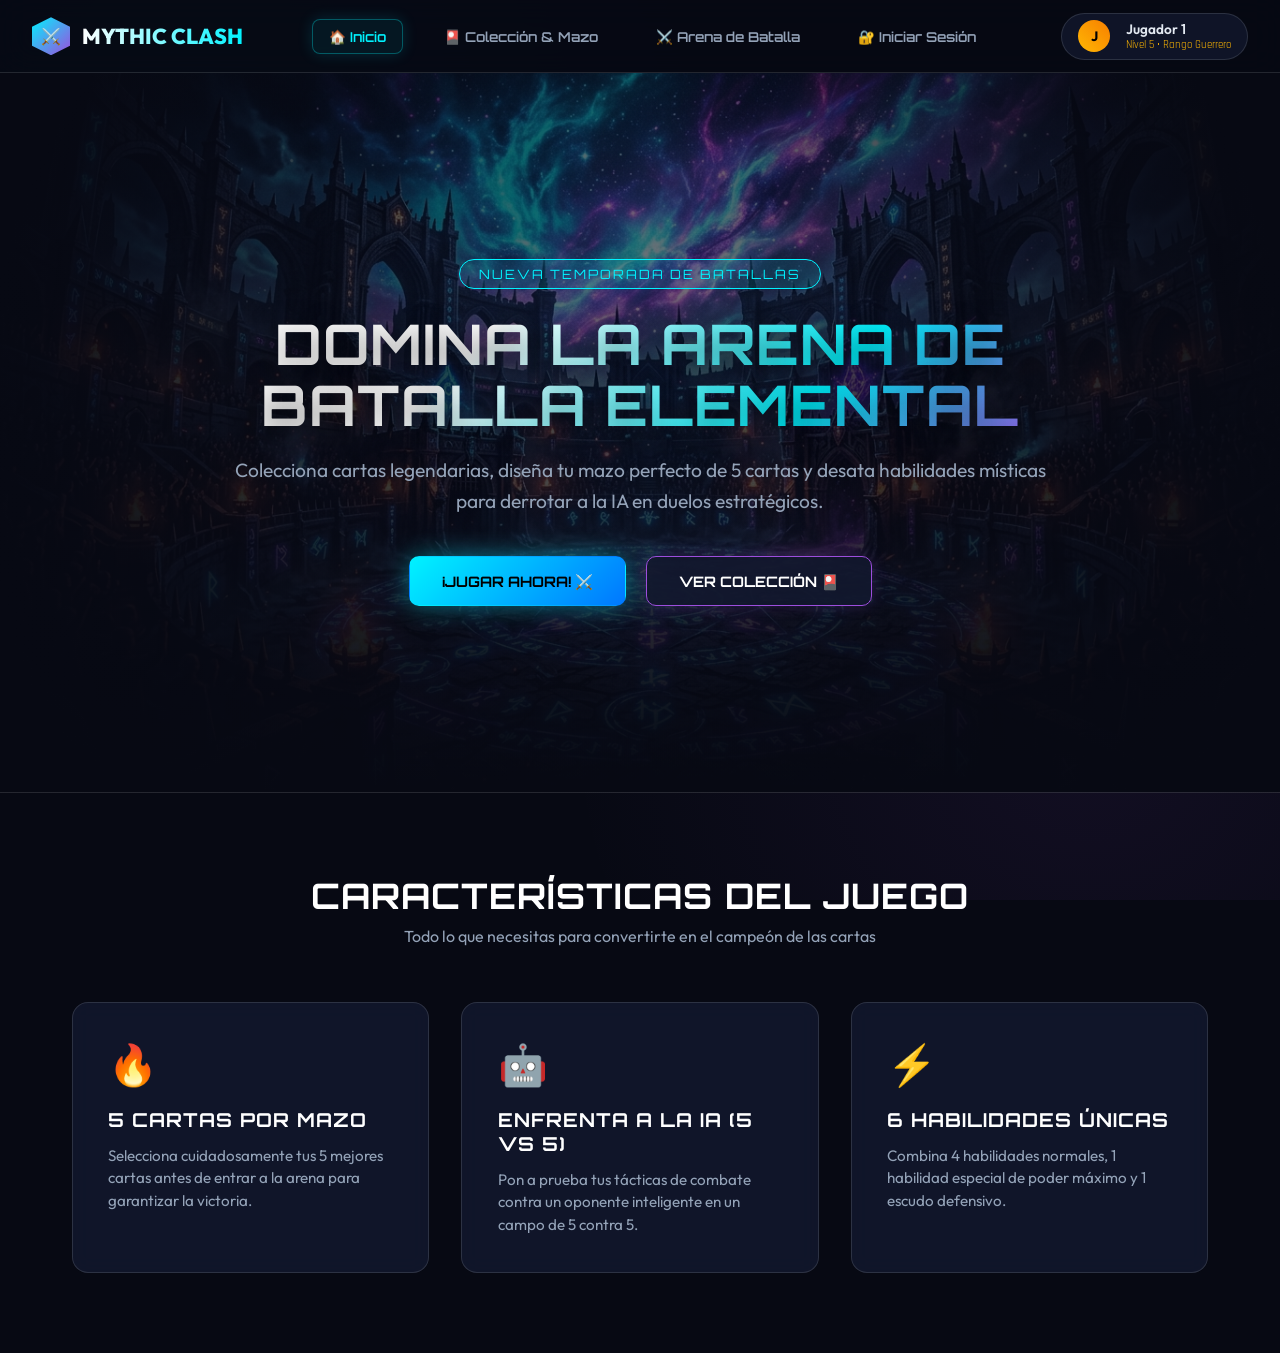
==== index.html @ c0a61d64 ":sparkles: feat: add base design system, index.html home page and pages folder" ====
<!DOCTYPE html>
<html lang="es">
<head>
  <meta charset="UTF-8">
  <meta name="viewport" content="width=device-width, initial-scale=1.0">
  <title>Mythic Clash - Página Principal</title>
  <meta name="description" content="Juego de estrategia y batalla de cartas épico. Construye tu mazo de 5 cartas y enfrenta a la IA en la arena.">
  <link rel="stylesheet" href="css/style.css">
</head>
<body>

  <!-- HEADER & NAVEGACIÓN PRINCIPAL -->
  <header class="main-header">
    <a href="index.html" class="brand-logo">
      <div class="brand-icon">⚔️</div>
      <span class="brand-name">MYTHIC CLASH</span>
    </a>

    <nav>
      <ul class="nav-menu">
        <li><a href="index.html" class="nav-link active">🏠 Inicio</a></li>
        <li><a href="pages/collection.html" class="nav-link">🎴 Colección & Mazo</a></li>
        <li><a href="pages/battle.html" class="nav-link">⚔️ Arena de Batalla</a></li>
        <li><a href="pages/login.html" class="nav-link">🔐 Iniciar Sesión</a></li>
      </ul>
    </nav>

    <div class="user-status-pill">
      <div class="user-avatar">J</div>
      <div class="user-info">
        <span class="user-name">Jugador 1</span>
        <span class="user-rank">Nivel 5 • Rango Guerrero</span>
      </div>
    </div>
  </header>

  <!-- PÁGINA PRINCIPAL (HOME) -->
  <main class="page-view active">
    <!-- Hero Banner -->
    <section class="hero-section">
      <div class="hero-overlay"></div>
      <div class="hero-content">
        <span class="hero-tag">NUEVA TEMPORADA DE BATALLAS</span>
        <h1 class="hero-title">Domina la Arena de Batalla Elemental</h1>
        <p class="hero-subtitle">
          Colecciona cartas legendarias, diseña tu mazo perfecto de 5 cartas y desata habilidades místicas para derrotar a la IA en duelos estratégicos.
        </p>
        <div class="hero-cta-group">
          <a href="pages/battle.html" class="btn btn-primary">¡JUGAR AHORA! ⚔️</a>
          <a href="pages/collection.html" class="btn btn-secondary">VER COLECCIÓN 🎴</a>
        </div>
      </div>
    </section>

    <!-- Características Destacadas -->
    <section class="features-section">
      <div class="section-header">
        <h2 class="section-title">Características del Juego</h2>
        <p class="section-subtitle">Todo lo que necesitas para convertirte en el campeón de las cartas</p>
      </div>

      <div class="features-grid">
        <div class="feature-card">
          <div class="feature-icon">🔥</div>
          <h3>5 Cartas por Mazo</h3>
          <p>Selecciona cuidadosamente tus 5 mejores cartas antes de entrar a la arena para garantizar la victoria.</p>
        </div>
        <div class="feature-card">
          <div class="feature-icon">🤖</div>
          <h3>Enfrenta a la IA (5 vs 5)</h3>
          <p>Pon a prueba tus tácticas de combate contra un oponente inteligente en un campo de 5 contra 5.</p>
        </div>
        <div class="feature-card">
          <div class="feature-icon">⚡</div>
          <h3>6 Habilidades Únicas</h3>
          <p>Combina 4 habilidades normales, 1 habilidad especial de poder máximo y 1 escudo defensivo.</p>
        </div>
      </div>
    </section>
  </main>

  <script src="js/app.js"></script>
</body>
</html>
---- css/style.css ----
/* ==========================================================================
   Mythic Clash: Base Design System & Master CSS
   ========================================================================== */

@import url('https://fonts.googleapis.com/css2?family=Orbitron:wght@400;600;800;900&family=Outfit:wght@300;400;500;600;700&family=Rajdhani:wght@500;600;700&display=swap');
@import url('home.css');
@import url('collection.css');
@import url('battle.css');
@import url('login.css');

:root {
  /* Dark Cosmic / Fantasy Palette */
  --bg-deep: #070913;
  --bg-surface: #0f1325;
  --bg-card: rgba(18, 24, 46, 0.85);
  --bg-glass: rgba(255, 255, 255, 0.04);
  --border-glass: rgba(255, 255, 255, 0.12);

  /* Neon Elemental Accents */
  --neon-cyan: #00f3ff;
  --neon-blue: #0077ff;
  --neon-purple: #9d4edd;
  --neon-gold: #ffb703;
  --neon-crimson: #ff0055;
  --neon-emerald: #00f5d4;
  --neon-amber: #f77f00;

  /* Rarity Colors */
  --rarity-common: #8d99ae;
  --rarity-rare: #00b4d8;
  --rarity-epic: #9d4edd;
  --rarity-legendary: #ffb703;

  /* Element Colors */
  --element-fire: #ff4d4d;
  --element-water: #00b4d8;
  --element-earth: #2ec4b6;
  --element-air: #e0aaff;
  --element-dark: #7b2cbf;

  /* Typography */
  --font-heading: 'Orbitron', sans-serif;
  --font-body: 'Outfit', sans-serif;
  --font-stats: 'Rajdhani', sans-serif;

  /* Visual Transitions & Shadows */
  --transition-fast: 0.2s cubic-bezier(0.4, 0, 0.2, 1);
  --transition-normal: 0.35s cubic-bezier(0.4, 0, 0.2, 1);
  --glow-cyan: 0 0 20px rgba(0, 243, 255, 0.35);
  --glow-gold: 0 0 20px rgba(255, 183, 3, 0.35);
  --glow-purple: 0 0 20px rgba(157, 78, 221, 0.35);
}

/* Reset & Global Settings */
*, *::before, *::after {
  box-sizing: border-box;
  margin: 0;
  padding: 0;
}

body {
  font-family: var(--font-body);
  background-color: var(--bg-deep);
  color: #e2e8f0;
  min-height: 100vh;
  overflow-x: hidden;
  background-image: 
    radial-gradient(circle at 15% 20%, rgba(0, 243, 255, 0.08) 0%, transparent 40%),
    radial-gradient(circle at 85% 80%, rgba(157, 78, 221, 0.08) 0%, transparent 40%),
    radial-gradient(circle at 50% 50%, rgba(7, 9, 19, 0.9) 0%, #070913 100%);
  background-attachment: fixed;
}

/* Custom Scrollbar */
::-webkit-scrollbar {
  width: 8px;
}
::-webkit-scrollbar-track {
  background: var(--bg-deep);
}
::-webkit-scrollbar-thumb {
  background: rgba(0, 243, 255, 0.25);
  border-radius: 4px;
}
::-webkit-scrollbar-thumb:hover {
  background: var(--neon-cyan);
}

/* Typography Utility */
h1, h2, h3, h4, .brand-title {
  font-family: var(--font-heading);
  text-transform: uppercase;
  letter-spacing: 1px;
}

/* Header & Global Navigation */
.main-header {
  position: sticky;
  top: 0;
  z-index: 100;
  background: rgba(7, 9, 19, 0.85);
  backdrop-filter: blur(16px);
  border-bottom: 1px solid var(--border-glass);
  padding: 0.8rem 2rem;
  display: flex;
  justify-content: space-between;
  align-items: center;
}

.brand-logo {
  display: flex;
  align-items: center;
  gap: 0.75rem;
  text-decoration: none;
}

.brand-icon {
  width: 38px;
  height: 38px;
  background: linear-gradient(135deg, var(--neon-cyan), var(--neon-purple));
  clip-path: polygon(50% 0%, 100% 25%, 100% 75%, 50% 100%, 0% 75%, 0% 25%);
  display: grid;
  place-items: center;
  font-weight: bold;
  color: #fff;
  box-shadow: var(--glow-cyan);
}

.brand-name {
  font-size: 1.35rem;
  font-weight: 800;
  background: linear-gradient(90deg, #ffffff, var(--neon-cyan));
  -webkit-background-clip: text;
  -webkit-text-fill-color: transparent;
}

.nav-menu {
  display: flex;
  gap: 1.5rem;
  list-style: none;
}

.nav-link {
  color: #94a3b8;
  text-decoration: none;
  font-family: var(--font-heading);
  font-size: 0.85rem;
  font-weight: 600;
  padding: 0.5rem 1rem;
  border-radius: 8px;
  transition: var(--transition-fast);
  display: flex;
  align-items: center;
  gap: 0.5rem;
  cursor: pointer;
  border: 1px solid transparent;
}

.nav-link:hover,
.nav-link.active {
  color: var(--neon-cyan);
  background: rgba(0, 243, 255, 0.06);
  border-color: rgba(0, 243, 255, 0.3);
  box-shadow: 0 0 15px rgba(0, 243, 255, 0.15);
}

.user-status-pill {
  display: flex;
  align-items: center;
  gap: 1rem;
  background: rgba(18, 24, 46, 0.8);
  border: 1px solid var(--border-glass);
  padding: 0.4rem 1rem;
  border-radius: 30px;
}

.user-avatar {
  width: 32px;
  height: 32px;
  border-radius: 50%;
  background: linear-gradient(45deg, var(--neon-gold), var(--neon-amber));
  display: grid;
  place-items: center;
  font-weight: bold;
  font-size: 0.85rem;
  color: #000;
}

.user-info {
  display: flex;
  flex-direction: column;
}

.user-name {
  font-size: 0.85rem;
  font-weight: 600;
}

.user-rank {
  font-size: 0.7rem;
  color: var(--neon-gold);
  font-family: var(--font-stats);
}

/* Page View Base */
.page-view {
  display: block;
  animation: fadeIn 0.4s ease-out forwards;
}

@keyframes fadeIn {
  from { opacity: 0; transform: translateY(8px); }
  to { opacity: 1; transform: translateY(0); }
}
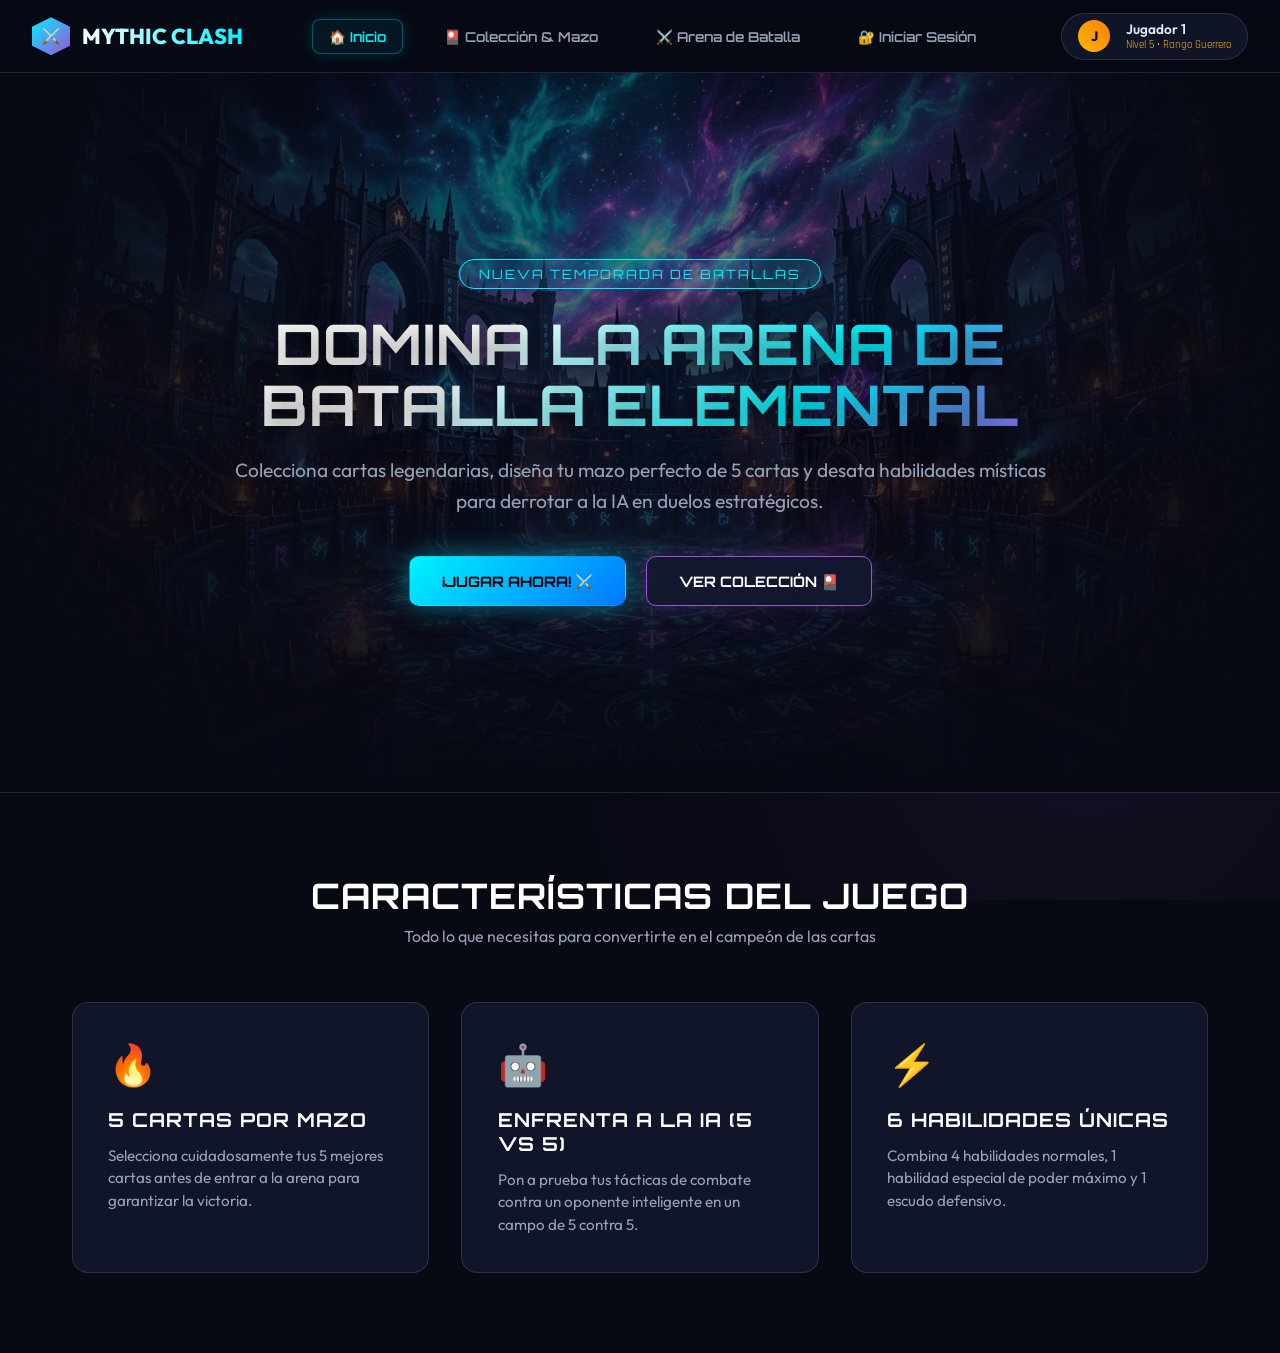
==== commit 5218e501: ":sparkles:feat: funciones de coleccion y arena de batalla" ====
--- a/index.html
+++ b/index.html
@@ -79,6 +79,6 @@
     </section>
   </main>
 
-  <script src="js/app.js"></script>
+  <script type="module" src="js/app.js"></script>
 </body>
 </html>
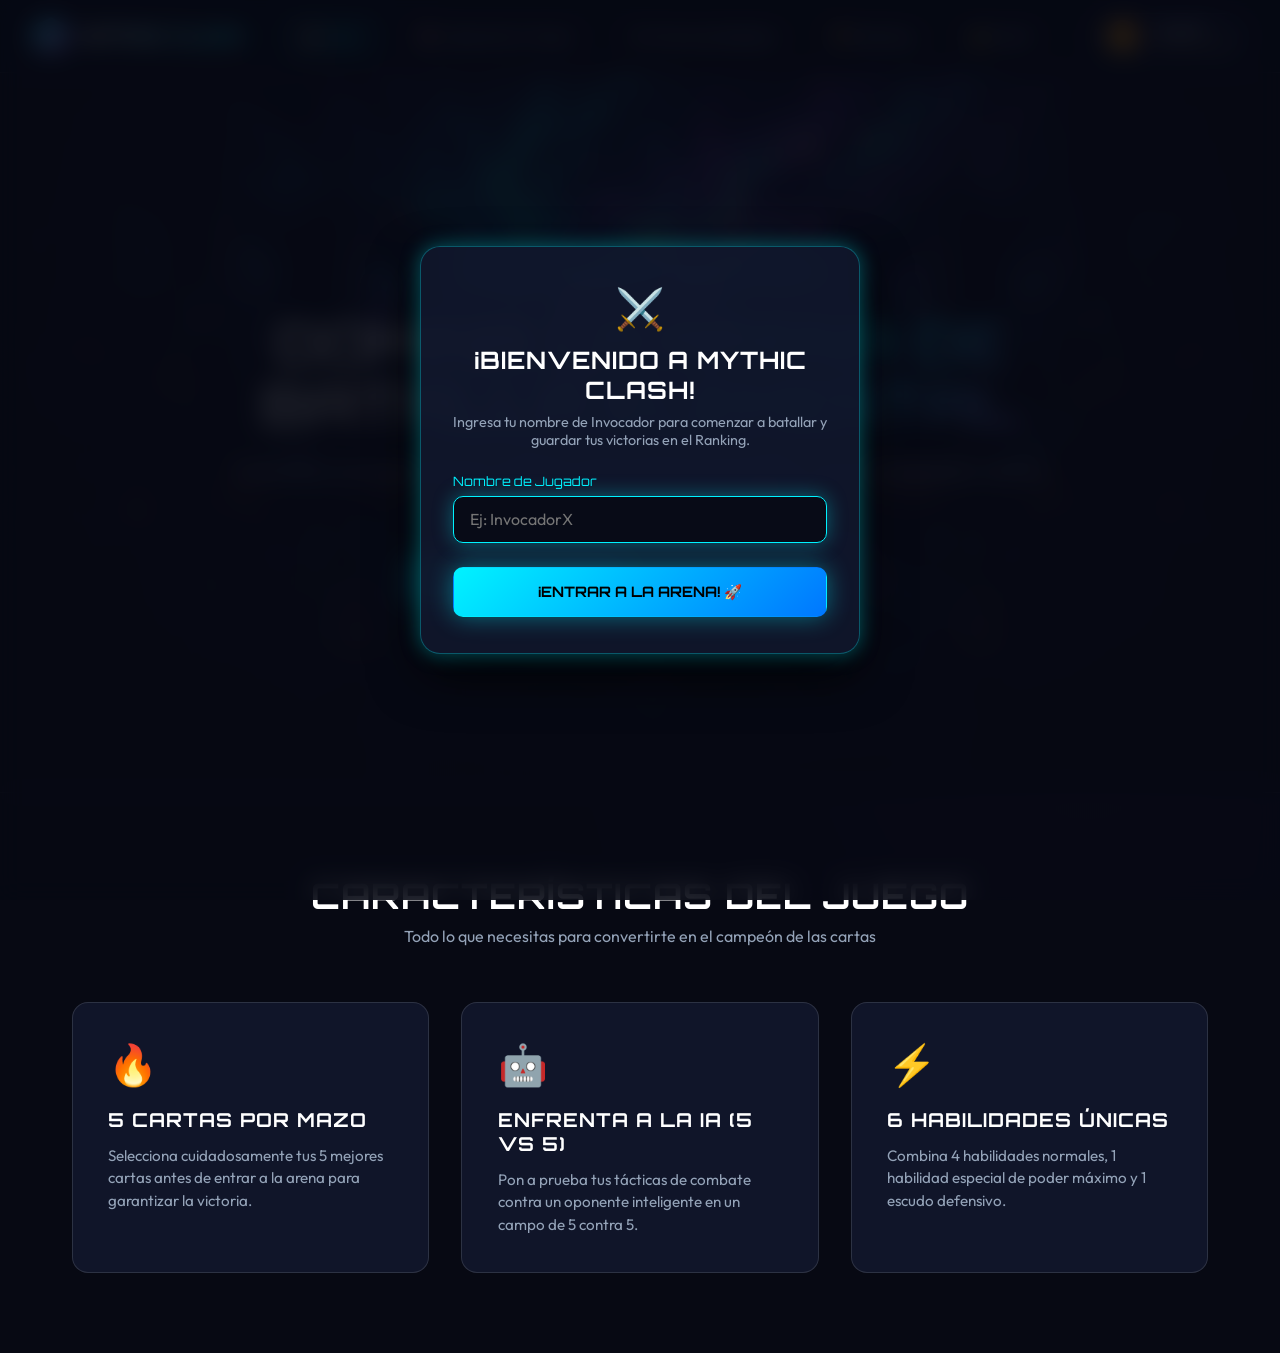
==== commit d9d75223: ":sparkles:feat: Funcion de rankings" ====
--- a/index.html
+++ b/index.html
@@ -21,15 +21,16 @@
         <li><a href="index.html" class="nav-link active">🏠 Inicio</a></li>
         <li><a href="pages/collection.html" class="nav-link">🎴 Colección & Mazo</a></li>
         <li><a href="pages/battle.html" class="nav-link">⚔️ Arena de Batalla</a></li>
-        <li><a href="pages/login.html" class="nav-link">🔐 Iniciar Sesión</a></li>
+        <li><a href="pages/ranking.html" class="nav-link">🏆 Ranking</a></li>
+        <li><a href="pages/login.html" class="nav-link">🔐 Perfil</a></li>
       </ul>
     </nav>
 
-    <div class="user-status-pill">
-      <div class="user-avatar">J</div>
+    <div class="user-status-pill" id="header-user-pill" title="Haz clic para cambiar tu nombre de jugador">
+      <div class="user-avatar" id="header-user-avatar">J</div>
       <div class="user-info">
-        <span class="user-name">Jugador 1</span>
-        <span class="user-rank">Nivel 5 • Rango Guerrero</span>
+        <span class="user-name" id="header-user-name">Jugador</span>
+        <span class="user-rank">Invocador Místico</span>
       </div>
     </div>
   </header>
--- a/css/style.css
+++ b/css/style.css
@@ -7,6 +7,7 @@
 @import url('collection.css');
 @import url('battle.css');
 @import url('login.css');
+@import url('ranking.css');
 
 :root {
   /* Dark Cosmic / Fantasy Palette */
@@ -172,6 +173,13 @@
   border: 1px solid var(--border-glass);
   padding: 0.4rem 1rem;
   border-radius: 30px;
+  cursor: pointer;
+  transition: var(--transition-fast);
+}
+
+.user-status-pill:hover {
+  border-color: var(--neon-cyan);
+  box-shadow: 0 0 15px rgba(0, 243, 255, 0.2);
 }
 
 .user-avatar {
